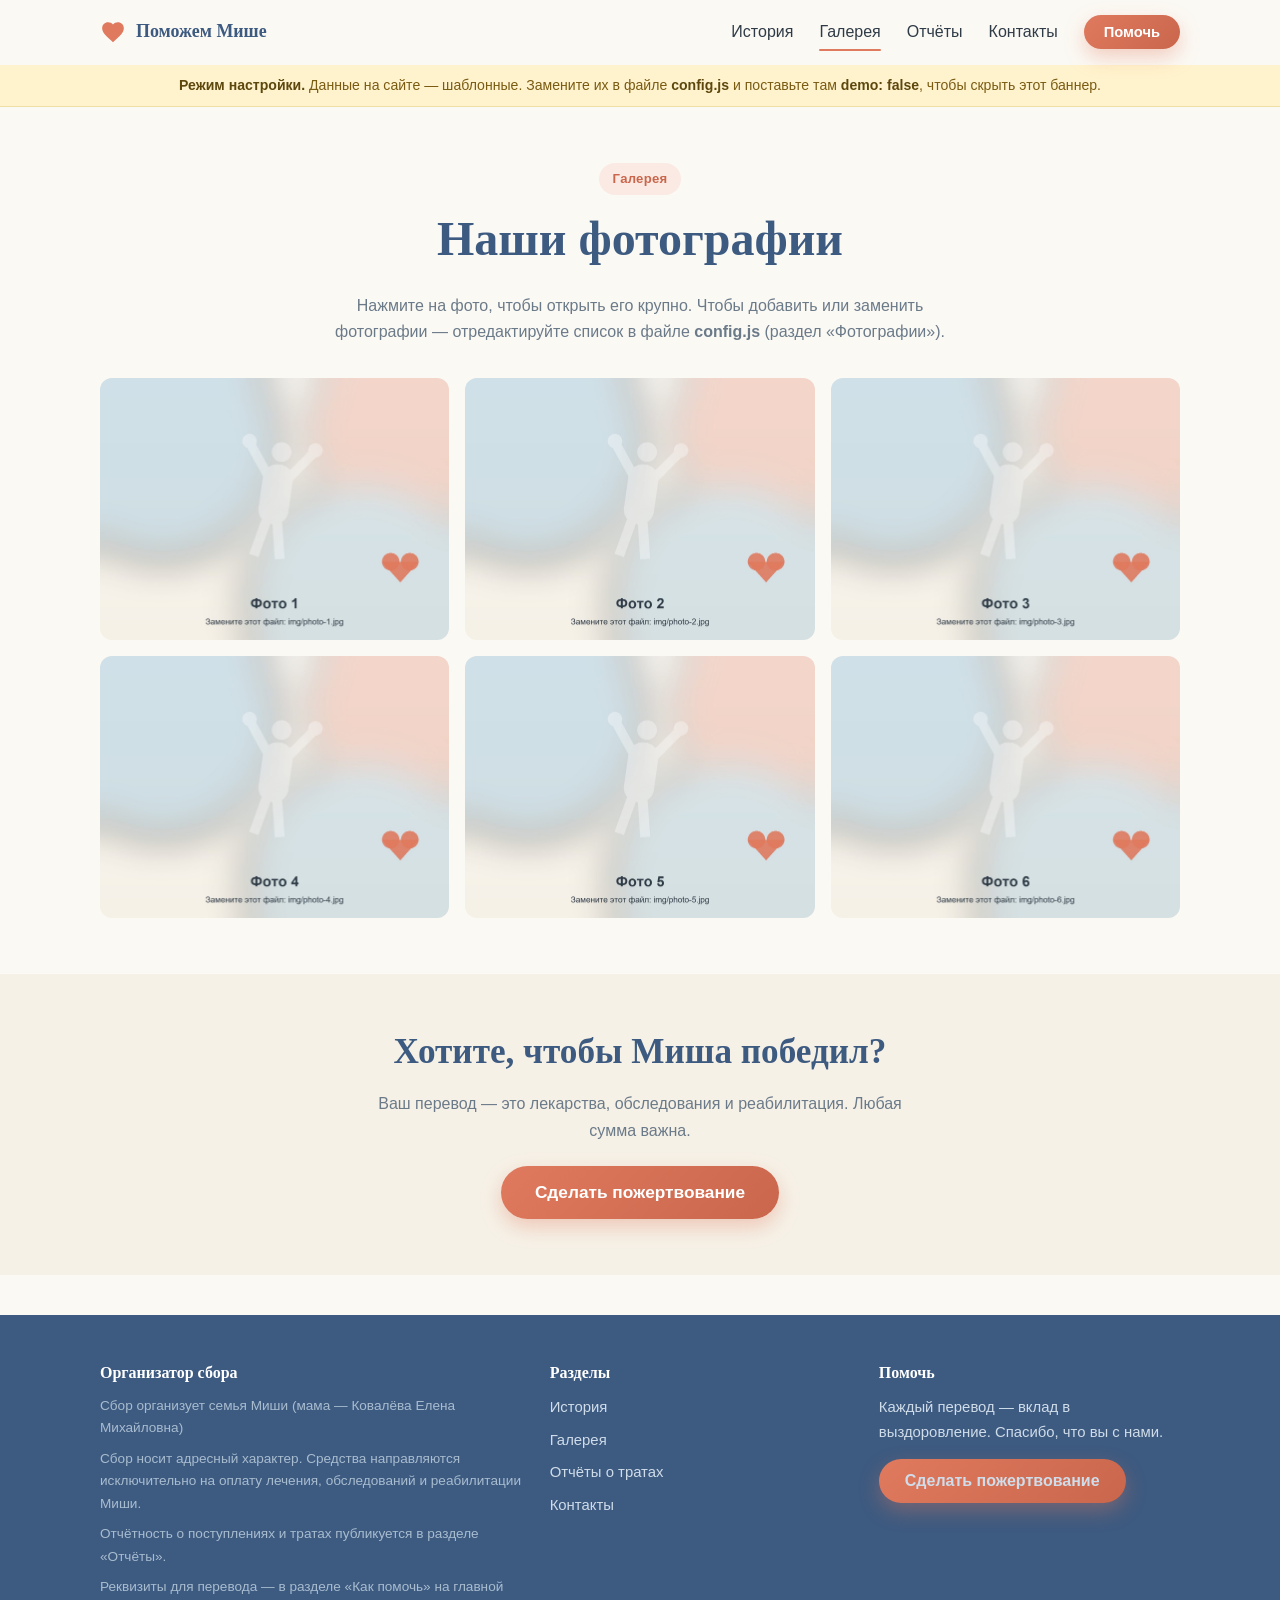
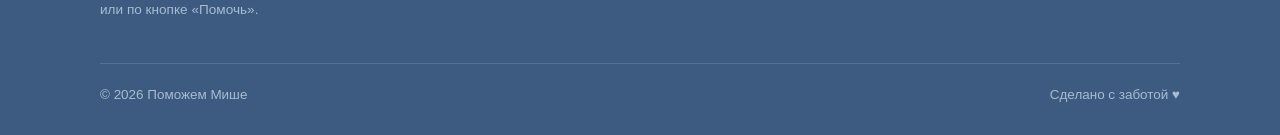
==== gallery.html @ ba57d9f9 "Обновление сайта" ====
<!DOCTYPE html>
<html lang="ru">
<head>
  <meta charset="utf-8">
  <meta name="viewport" content="width=device-width, initial-scale=1">
  <title>Фотогалерея — Поможем Мише</title>
  <meta name="description" content="Фотографии Миши: обычные тёплые моменты жизни мальчика, который борется с болезнью.">
  <link rel="canonical" href="https://rezuggiden-commits.github.io/help-misha/gallery.html">
  <meta property="og:type" content="website">
  <meta property="og:title" content="Фотогалерея — Поможем Мише">
  <meta property="og:description" content="Фотографии Миши — тёплые моменты жизни.">
  <meta property="og:url" content="https://rezuggiden-commits.github.io/help-misha/gallery.html">
  <meta property="og:image" content="https://rezuggiden-commits.github.io/help-misha/img/og-cover.jpg">
  <meta property="og:locale" content="ru_RU">
  <meta name="twitter:card" content="summary_large_image">
  <meta name="theme-color" content="#3d5a80">
  <link rel="icon" href="img/favicon.svg" type="image/svg+xml">
  <link rel="icon" href="img/favicon-192.png" type="image/png" sizes="192x192">
  <link rel="apple-touch-icon" href="img/favicon-180.png">
  <link rel="stylesheet" href="css/style.css">
</head>
<body>

<header class="site-header">
  <div class="container header-inner">
    <a class="logo" href="index.html">
      <svg class="heart-ico" viewBox="0 0 24 24" fill="currentColor" width="26" height="26" aria-hidden="true"><path d="M12 21.35l-1.45-1.32C5.4 15.36 2 12.28 2 8.5 2 5.42 4.42 3 7.5 3c1.74 0 3.41.81 4.5 2.09C13.09 3.81 14.76 3 16.5 3 19.58 3 22 5.42 22 8.5c0 3.78-3.4 6.86-8.55 11.54L12 21.35z"/></svg>
      <span data-fill="site.title">Поможем Мише</span>
    </a>
    <nav class="nav" aria-label="Основная навигация">
      <a href="story.html">История</a>
      <a class="active" href="gallery.html">Галерея</a>
      <a href="reports.html">Отчёты</a>
      <a href="contacts.html">Контакты</a>
      <a class="btn btn-primary btn-sm" href="#donate" data-donate-open>Помочь</a>
    </nav>
    <button class="burger" id="burger" aria-label="Открыть меню" aria-expanded="false"><span></span><span></span><span></span></button>
  </div>
  <nav class="mobile-nav" id="mobile-nav" hidden aria-label="Мобильное меню">
    <a href="story.html">История</a>
    <a href="gallery.html">Галерея</a>
    <a href="reports.html">Отчёты</a>
    <a href="contacts.html">Контакты</a>
    <a class="btn btn-primary" href="#donate" data-donate-open>Сделать пожертвование</a>
  </nav>
</header>

<main>
  <section class="section">
    <div class="container">
      <div class="section-head center">
        <span class="chip">Галерея</span>
        <h1>Наши фотографии</h1>
        <p>Нажмите на фото, чтобы открыть его крупно. Чтобы добавить или заменить фотографии — отредактируйте список в файле <b>config.js</b> (раздел «Фотографии»).</p>
      </div>
      <div class="gallery-grid" data-gallery></div>
    </div>
  </section>

  <section class="section section-alt text-center">
    <div class="container">
      <h2>Хотите, чтобы Миша победил?</h2>
      <p style="color:var(--muted);max-width:560px;margin:0 auto 22px;">Ваш перевод — это лекарства, обследования и реабилитация. Любая сумма важна.</p>
      <button class="btn btn-primary btn-lg" type="button" data-donate-open>Сделать пожертвование</button>
    </div>
  </section>
</main>

<footer class="site-footer">
  <div class="container">
    <div class="footer-grid">
      <div class="footer-legal">
        <h4>Организатор сбора</h4>
        <p data-legal-organizer></p>
        <p data-legal-status></p>
        <p data-legal-extra></p>
        <p>Реквизиты для перевода — в разделе «Как помочь» на главной или по кнопке «Помочь».</p>
      </div>
      <div>
        <h4>Разделы</h4>
        <ul class="footer-links">
          <li><a href="story.html">История</a></li>
          <li><a href="gallery.html">Галерея</a></li>
          <li><a href="reports.html">Отчёты о тратах</a></li>
          <li><a href="contacts.html">Контакты</a></li>
        </ul>
      </div>
      <div>
        <h4>Помочь</h4>
        <p>Каждый перевод — вклад в выздоровление. Спасибо, что вы с нами.</p>
        <a class="btn btn-primary" href="#donate" data-donate-open>Сделать пожертвование</a>
      </div>
    </div>
    <div class="footer-bottom">
      <span>© <span data-year>2026</span> <span data-fill="site.title">Поможем Мише</span></span>
      <span>Сделано с заботой ♥</span>
    </div>
  </div>
</footer>

<script src="config.js"></script>
<script src="js/main.js"></script>
</body>
</html>
---- css/style.css ----
/* ============================================================
   Поможем Мише — стили. Мобильный-first.
   Палитра: мягкий голубой + бежевый + белый, терракотовый акцент.
   ============================================================ */

:root {
  --blue-dark: #3d5a80;
  --blue: #4a7bab;
  --blue-light: #98c1d9;
  --blue-pale: #e4eef5;
  --beige: #f6f1e7;
  --bg: #fbf9f4;
  --white: #ffffff;
  --text: #2f3b47;
  --muted: #6b7a89;
  --terra: #e07a5f;
  --terra-dark: #c9664b;
  --terra-pale: #fbeae4;
  --ok: #5f9e6e;
  --line: #e8e2d6;
  --shadow: 0 10px 30px rgba(61, 90, 128, .10);
  --radius: 18px;
  --radius-sm: 12px;
  --font-head: Georgia, "Times New Roman", serif;
  --font-body: -apple-system, BlinkMacSystemFont, "Segoe UI", Roboto, "Helvetica Neue", Arial, sans-serif;
}

* { box-sizing: border-box; }

html { scroll-behavior: smooth; }

body {
  margin: 0;
  font-family: var(--font-body);
  font-size: 16px;
  line-height: 1.65;
  color: var(--text);
  background: var(--bg);
  -webkit-text-size-adjust: 100%;
}

img { max-width: 100%; display: block; }

h1, h2, h3, h4 {
  font-family: var(--font-head);
  line-height: 1.25;
  color: var(--blue-dark);
  margin: 0 0 .5em;
  font-weight: 700;
}
h1 { font-size: clamp(1.9rem, 5.5vw, 3rem); }
h2 { font-size: clamp(1.5rem, 4vw, 2.2rem); }
h3 { font-size: 1.25rem; }

p { margin: 0 0 1em; }
a { color: var(--blue); text-decoration: none; }
a:hover { color: var(--blue-dark); }

.container { width: 100%; max-width: 1120px; margin: 0 auto; padding: 0 20px; }

.section { padding: 56px 0; }
.section-alt { background: var(--beige); }
.section-head { max-width: 640px; margin-bottom: 32px; }
.section-head.center { margin-left: auto; margin-right: auto; text-align: center; }
.section-head p { color: var(--muted); margin: 0; }

.chip {
  display: inline-block;
  padding: 5px 14px;
  border-radius: 999px;
  background: var(--terra-pale);
  color: var(--terra-dark);
  font-size: .82rem;
  font-weight: 600;
  letter-spacing: .02em;
  margin-bottom: 14px;
}
.chip.blue { background: var(--blue-pale); color: var(--blue-dark); }

/* ---------- Кнопки ---------- */
.btn {
  display: inline-flex;
  align-items: center;
  justify-content: center;
  gap: 8px;
  padding: 13px 26px;
  border-radius: 999px;
  border: 0;
  font: 600 1rem var(--font-body);
  cursor: pointer;
  transition: transform .15s ease, box-shadow .15s ease, background .15s ease;
  text-align: center;
}
.btn:active { transform: scale(.98); }
.btn-primary {
  background: linear-gradient(135deg, var(--terra), var(--terra-dark));
  color: #fff;
  box-shadow: 0 8px 20px rgba(224, 122, 95, .35);
}
.btn-primary:hover { color: #fff; box-shadow: 0 10px 26px rgba(224, 122, 95, .45); }
.btn-secondary {
  background: var(--blue);
  color: #fff;
  box-shadow: 0 8px 20px rgba(74, 123, 171, .30);
}
.btn-secondary:hover { background: var(--blue-dark); color: #fff; }
.btn-ghost {
  background: transparent;
  color: var(--blue-dark);
  border: 2px solid var(--blue-light);
}
.btn-ghost:hover { background: var(--blue-pale); color: var(--blue-dark); }
.btn-lg { padding: 16px 34px; font-size: 1.08rem; }
.btn-sm { padding: 9px 20px; font-size: .92rem; }
.btn-block { width: 100%; }
.btn svg, .card-link svg { width: 20px; height: 20px; flex: none; }

/* ---------- Шапка ---------- */
.site-header {
  position: sticky;
  top: 0;
  z-index: 50;
  background: rgba(251, 249, 244, .92);
  backdrop-filter: blur(10px);
  border-bottom: 1px solid transparent;
  transition: border-color .2s, box-shadow .2s;
}
.site-header.scrolled { border-color: var(--line); box-shadow: 0 4px 18px rgba(61, 90, 128, .07); }
.header-inner {
  display: flex;
  align-items: center;
  justify-content: space-between;
  gap: 16px;
  min-height: 64px;
}
.logo {
  display: inline-flex;
  align-items: center;
  gap: 10px;
  font-family: var(--font-head);
  font-weight: 700;
  font-size: 1.12rem;
  color: var(--blue-dark);
  white-space: nowrap;
}
.logo:hover { color: var(--blue-dark); }
.logo .heart-ico { width: 26px; height: 26px; flex: none; }

.nav { display: none; align-items: center; gap: 26px; }
.nav a:not(.btn) {
  color: var(--text);
  font-weight: 500;
  position: relative;
  padding: 4px 0;
}
.nav a:not(.btn):hover { color: var(--blue-dark); }
.nav a:not(.btn).active::after {
  content: "";
  position: absolute;
  left: 0; right: 0; bottom: -2px;
  height: 2px;
  border-radius: 2px;
  background: var(--terra);
}

.burger {
  display: inline-flex;
  flex-direction: column;
  justify-content: center;
  gap: 5px;
  width: 44px;
  height: 44px;
  padding: 10px;
  background: transparent;
  border: 0;
  cursor: pointer;
  border-radius: 10px;
}
.burger span { display: block; height: 2px; background: var(--blue-dark); border-radius: 2px; transition: transform .25s, opacity .25s; }
.burger.open span:nth-child(1) { transform: translateY(7px) rotate(45deg); }
.burger.open span:nth-child(2) { opacity: 0; }
.burger.open span:nth-child(3) { transform: translateY(-7px) rotate(-45deg); }

.mobile-nav {
  display: grid;
  gap: 4px;
  padding: 8px 20px 18px;
  background: var(--bg);
  border-bottom: 1px solid var(--line);
}
.mobile-nav[hidden] { display: none; }
.mobile-nav a {
  padding: 12px 14px;
  border-radius: 10px;
  color: var(--text);
  font-weight: 500;
}
.mobile-nav a:hover { background: var(--blue-pale); color: var(--blue-dark); }
.mobile-nav a.btn { margin-top: 8px; }

@media (min-width: 860px) {
  .nav { display: inline-flex; }
  .burger, .mobile-nav { display: none !important; }
}

/* ---------- Баннер режима настройки ---------- */
.demo-banner {
  background: #fff3cd;
  color: #7a5b12;
  font-size: .88rem;
  padding: 9px 20px;
  text-align: center;
  border-bottom: 1px solid #f0dfa3;
}
.demo-banner b { color: #5d470d; }

/* ---------- Герой ---------- */
.hero { padding: 44px 0 56px; }
.hero-grid { display: grid; gap: 36px; align-items: center; }
.hero-text .lead { font-size: 1.06rem; color: var(--text); }
.hero-note { color: var(--muted); font-size: .92rem; margin-top: 12px; }
.hero-cta { display: flex; flex-wrap: wrap; gap: 12px; margin-top: 22px; }

@media (min-width: 900px) {
  .hero { padding: 64px 0 72px; }
  .hero-grid { grid-template-columns: 1.05fr 1fr; gap: 56px; }
}

/* ---------- Слайдер ---------- */
.slider {
  position: relative;
  border-radius: var(--radius);
  overflow: hidden;
  box-shadow: var(--shadow);
  aspect-ratio: 4 / 3;
  background: var(--blue-pale);
}
.slider-track { display: flex; height: 100%; transition: transform .45s ease; }
.slider-track img {
  width: 100%; height: 100%;
  object-fit: cover;
  flex: none;
  user-select: none;
}
.slider-arrow {
  position: absolute;
  top: 50%;
  transform: translateY(-50%);
  width: 40px; height: 40px;
  border-radius: 50%;
  border: 0;
  background: rgba(255,255,255,.85);
  color: var(--blue-dark);
  font-size: 1.15rem;
  cursor: pointer;
  display: grid;
  place-items: center;
  box-shadow: 0 4px 12px rgba(0,0,0,.12);
  transition: background .15s;
}
.slider-arrow:hover { background: #fff; }
.slider-arrow.prev { left: 12px; }
.slider-arrow.next { right: 12px; }
.slider-dots {
  position: absolute;
  bottom: 12px; left: 0; right: 0;
  display: flex;
  justify-content: center;
  gap: 7px;
}
.slider-dots button {
  width: 9px; height: 9px;
  border-radius: 50%;
  border: 0;
  background: rgba(255,255,255,.55);
  cursor: pointer;
  padding: 0;
  transition: transform .2s, background .2s;
}
.slider-dots button.active { background: #fff; transform: scale(1.25); }

/* ---------- Прогресс сбора ---------- */
.progress-card {
  background: var(--white);
  border-radius: var(--radius);
  padding: 20px 22px;
  box-shadow: var(--shadow);
  border: 1px solid var(--line);
  margin-top: 20px;
}
.progress-amounts {
  display: flex;
  align-items: baseline;
  justify-content: space-between;
  gap: 10px;
  margin-bottom: 10px;
  flex-wrap: wrap;
}
.progress-amounts .raised { font-size: 1.55rem; font-weight: 700; color: var(--terra-dark); }
.progress-amounts .goal { color: var(--muted); font-size: .95rem; }
.progress {
  height: 12px;
  background: var(--blue-pale);
  border-radius: 999px;
  overflow: hidden;
}
.progress-fill {
  height: 100%;
  width: 0;
  border-radius: 999px;
  background: linear-gradient(90deg, var(--blue-light), var(--terra));
  transition: width 1.1s cubic-bezier(.2,.7,.3,1);
}
.progress-meta {
  display: flex;
  justify-content: space-between;
  gap: 8px;
  margin-top: 9px;
  font-size: .88rem;
  color: var(--muted);
}
.progress-meta b { color: var(--blue-dark); }

/* ---------- Карточки ---------- */
.cards-grid { display: grid; gap: 18px; }
@media (min-width: 640px) { .cards-grid { grid-template-columns: repeat(2, 1fr); } }
@media (min-width: 980px) { .cards-grid.cols-4 { grid-template-columns: repeat(4, 1fr); } }

.card {
  background: var(--white);
  border: 1px solid var(--line);
  border-radius: var(--radius);
  padding: 26px 24px;
  box-shadow: 0 4px 14px rgba(61, 90, 128, .06);
  transition: transform .2s ease, box-shadow .2s ease;
  display: flex;
  flex-direction: column;
  gap: 8px;
}
.card:hover { transform: translateY(-3px); box-shadow: var(--shadow); }
.card .card-ico {
  width: 52px; height: 52px;
  border-radius: 14px;
  display: grid;
  place-items: center;
  background: var(--blue-pale);
  margin-bottom: 6px;
}
.card .card-ico svg { width: 26px; height: 26px; }
.card h3 { margin: 0; }
.card p { color: var(--muted); font-size: .95rem; margin: 0; flex: 1; }
.card .card-link { font-weight: 600; font-size: .95rem; }

/* ---------- Способы оплаты: копируемые поля ---------- */
.copy-field {
  display: flex;
  align-items: stretch;
  gap: 10px;
  margin-bottom: 10px;
}
.copy-field code {
  flex: 1;
  background: var(--blue-pale);
  border: 1px dashed var(--blue-light);
  padding: 11px 14px;
  border-radius: var(--radius-sm);
  font-family: ui-monospace, Consolas, monospace;
  font-size: .98rem;
  color: var(--blue-dark);
  overflow-wrap: anywhere;
  display: flex;
  align-items: center;
}
.copy-btn {
  flex: none;
  border: 0;
  background: var(--blue);
  color: #fff;
  border-radius: var(--radius-sm);
  padding: 0 18px;
  font: 600 .9rem var(--font-body);
  cursor: pointer;
  transition: background .15s;
  min-width: 120px;
}
.copy-btn:hover { background: var(--blue-dark); }
.copy-btn.copied { background: var(--ok); }

/* ---------- Модальное окно пожертвования ---------- */
.modal {
  position: fixed;
  inset: 0;
  z-index: 100;
  display: grid;
  place-items: center;
  padding: 16px;
}
.modal[hidden] { display: none; }
.modal-backdrop {
  position: absolute;
  inset: 0;
  background: rgba(47, 59, 71, .55);
  backdrop-filter: blur(3px);
}
.modal-card {
  position: relative;
  background: var(--white);
  border-radius: var(--radius);
  width: 100%;
  max-width: 560px;
  max-height: calc(100vh - 32px);
  overflow-y: auto;
  padding: 28px 24px;
  box-shadow: 0 24px 60px rgba(0,0,0,.25);
  animation: modalIn .25s ease;
}
@keyframes modalIn { from { opacity: 0; transform: translateY(14px) scale(.98); } to { opacity: 1; } }
.modal-close {
  position: absolute;
  top: 14px; right: 14px;
  width: 38px; height: 38px;
  border-radius: 50%;
  border: 0;
  background: var(--beige);
  color: var(--muted);
  font-size: 1.25rem;
  cursor: pointer;
  line-height: 1;
}
.modal-close:hover { background: var(--blue-pale); color: var(--blue-dark); }
.modal-sub { color: var(--muted); font-size: .95rem; }

.tabs {
  display: flex;
  gap: 6px;
  background: var(--beige);
  border-radius: 999px;
  padding: 5px;
  margin: 18px 0;
}
.tab {
  flex: 1;
  border: 0;
  background: transparent;
  padding: 9px 6px;
  border-radius: 999px;
  font: 600 .88rem var(--font-body);
  color: var(--muted);
  cursor: pointer;
  white-space: nowrap;
  transition: background .15s, color .15s;
}
.tab.active { background: var(--white); color: var(--blue-dark); box-shadow: 0 2px 8px rgba(61,90,128,.10); }

.tab-panel { display: none; }
.tab-panel.active { display: block; animation: fadeIn .25s ease; }
@keyframes fadeIn { from { opacity: 0; } to { opacity: 1; } }

.qr-wrap { text-align: center; padding: 6px 0 2px; }
.qr-wrap img {
  width: min(250px, 70%);
  margin: 0 auto 14px;
  border: 1px solid var(--line);
  border-radius: var(--radius-sm);
  padding: 10px;
  background: #fff;
}
.qr-hint { color: var(--muted); font-size: .9rem; }
.pay-note {
  margin-top: 18px;
  padding: 12px 16px;
  background: var(--beige);
  border-radius: var(--radius-sm);
  font-size: .88rem;
  color: var(--muted);
}
.req-rows { display: grid; gap: 10px; }

/* ---------- Список «на что идут деньги» ---------- */
.check-list { list-style: none; padding: 0; margin: 0; display: grid; gap: 12px; }
.check-list li {
  display: flex;
  gap: 12px;
  align-items: flex-start;
  background: var(--white);
  border: 1px solid var(--line);
  border-radius: var(--radius-sm);
  padding: 14px 16px;
}
.check-list li svg.ok-ico { flex: none; width: 20px; height: 20px; margin-top: 2px; }

/* ---------- Галерея ---------- */
.gallery-grid {
  display: grid;
  grid-template-columns: repeat(2, 1fr);
  gap: 12px;
}
@media (min-width: 760px) { .gallery-grid { grid-template-columns: repeat(3, 1fr); gap: 16px; } }
.gallery-item {
  border: 0;
  padding: 0;
  background: none;
  border-radius: var(--radius-sm);
  overflow: hidden;
  cursor: zoom-in;
  aspect-ratio: 4 / 3;
}
.gallery-item img {
  width: 100%; height: 100%;
  object-fit: cover;
  transition: transform .3s ease;
}
.gallery-item:hover img { transform: scale(1.04); }

.lightbox {
  position: fixed;
  inset: 0;
  z-index: 110;
  background: rgba(20, 28, 36, .88);
  display: grid;
  place-items: center;
  padding: 20px;
  cursor: zoom-out;
}
.lightbox[hidden] { display: none; }
.lightbox img {
  max-width: 100%;
  max-height: 88vh;
  border-radius: 10px;
  box-shadow: 0 20px 60px rgba(0,0,0,.5);
}

/* ---------- История ---------- */
.story-body p { font-size: 1.05rem; max-width: 720px; }
.story-body .em { color: var(--terra-dark); font-weight: 600; font-style: normal; }
.story-photo {
  border-radius: var(--radius);
  box-shadow: var(--shadow);
  margin: 10px 0 26px;
  aspect-ratio: 4/3;
  object-fit: cover;
  width: 100%;
}
@media (min-width: 760px) {
  .story-layout { display: grid; grid-template-columns: 1.2fr .8fr; gap: 36px; align-items: start; }
  .story-layout .story-side { position: sticky; top: 96px; }
}

/* ---------- Отчёты (таймлайн) ---------- */
.timeline { position: relative; display: grid; gap: 20px; max-width: 760px; }
.timeline::before {
  content: "";
  position: absolute;
  left: 11px; top: 8px; bottom: 8px;
  width: 2px;
  background: var(--blue-light);
}
.report {
  position: relative;
  background: var(--white);
  border: 1px solid var(--line);
  border-radius: var(--radius);
  padding: 20px 22px 20px 26px;
  margin-left: 28px;
  box-shadow: 0 4px 14px rgba(61, 90, 128, .06);
}
.report::before {
  content: "";
  position: absolute;
  left: -23px; top: 26px;
  width: 12px; height: 12px;
  border-radius: 50%;
  background: var(--terra);
  box-shadow: 0 0 0 4px var(--terra-pale);
}
.report-date {
  font-size: .82rem;
  font-weight: 700;
  letter-spacing: .04em;
  text-transform: uppercase;
  color: var(--terra-dark);
  margin-bottom: 4px;
}
.report h3 { margin-bottom: 6px; }
.report p { color: var(--muted); margin-bottom: 10px; font-size: .97rem; }
.report img { border-radius: var(--radius-sm); max-height: 340px; width: auto; }

/* ---------- Контакты ---------- */
.contact-grid { display: grid; gap: 14px; }
@media (min-width: 640px) { .contact-grid { grid-template-columns: repeat(2, 1fr); } }
.contact-card {
  display: flex;
  align-items: center;
  gap: 16px;
  background: var(--white);
  border: 1px solid var(--line);
  border-radius: var(--radius);
  padding: 18px 20px;
  color: var(--text);
  transition: transform .2s, box-shadow .2s;
}
.contact-card:hover { transform: translateY(-2px); box-shadow: var(--shadow); color: var(--text); }
.contact-card .card-ico {
  width: 46px; height: 46px;
  border-radius: 12px;
  display: grid;
  place-items: center;
  background: var(--blue-pale);
  flex: none;
}
.contact-card .card-ico svg { width: 22px; height: 22px; }
.contact-card b { display: block; font-size: .95rem; }
.contact-card span { color: var(--muted); font-size: .9rem; overflow-wrap: anywhere; }

/* ---------- Поделиться ---------- */
.share-row { display: flex; flex-wrap: wrap; gap: 10px; justify-content: center; }
.share-btn {
  display: inline-flex;
  align-items: center;
  gap: 8px;
  padding: 11px 20px;
  border-radius: 999px;
  border: 1.5px solid var(--blue-light);
  background: var(--white);
  color: var(--blue-dark);
  font: 600 .92rem var(--font-body);
  cursor: pointer;
  transition: background .15s, transform .15s;
}
.share-btn:hover { background: var(--blue-pale); transform: translateY(-1px); }
.share-btn svg { width: 18px; height: 18px; }

/* ---------- Страница «Спасибо» ---------- */
.thanks-hero { text-align: center; padding: 72px 0 64px; }
.thanks-ico {
  width: 92px; height: 92px;
  margin: 0 auto 22px;
  border-radius: 50%;
  background: var(--terra-pale);
  display: grid;
  place-items: center;
  animation: pulse 2.2s ease infinite;
}
.thanks-ico svg { width: 46px; height: 46px; }
@keyframes pulse {
  0%, 100% { box-shadow: 0 0 0 0 rgba(224,122,95,.35); }
  50% { box-shadow: 0 0 0 18px rgba(224,122,95,0); }
}
.thanks-hero p.lead { font-size: 1.08rem; max-width: 560px; margin: 0 auto 26px; }

/* ---------- 404 ---------- */
.nf-hero { text-align: center; padding: 84px 0; }
.nf-hero .code { font-family: var(--font-head); font-size: clamp(4rem, 16vw, 7rem); color: var(--blue-light); font-weight: 700; line-height: 1; }

/* ---------- Подвал ---------- */
.site-footer {
  background: var(--blue-dark);
  color: #cfdce9;
  margin-top: 40px;
  padding: 48px 0 28px;
  font-size: .93rem;
}
.footer-grid { display: grid; gap: 28px; }
@media (min-width: 860px) { .footer-grid { grid-template-columns: 1.4fr 1fr 1fr; } }
.site-footer h4 { color: #fff; font-size: 1rem; margin-bottom: 12px; }
.site-footer a { color: #cfdce9; }
.site-footer a:hover { color: #fff; }
.footer-links { list-style: none; margin: 0; padding: 0; display: grid; gap: 8px; }
.footer-legal p { color: #a8bccf; font-size: .85rem; margin-bottom: .6em; }
.footer-bottom {
  border-top: 1px solid rgba(255,255,255,.14);
  margin-top: 34px;
  padding-top: 20px;
  display: flex;
  flex-wrap: wrap;
  gap: 10px;
  justify-content: space-between;
  color: #a8bccf;
  font-size: .84rem;
}

/* ---------- Тост ---------- */
.toast {
  position: fixed;
  bottom: 26px;
  left: 50%;
  transform: translateX(-50%) translateY(20px);
  background: var(--text);
  color: #fff;
  padding: 11px 22px;
  border-radius: 999px;
  font-size: .92rem;
  box-shadow: 0 10px 30px rgba(0,0,0,.25);
  opacity: 0;
  pointer-events: none;
  transition: opacity .25s, transform .25s;
  z-index: 120;
}
.toast.show { opacity: 1; transform: translateX(-50%) translateY(0); }

/* ---------- Анимация появления ---------- */
.reveal { opacity: 0; transform: translateY(18px); transition: opacity .6s ease, transform .6s ease; }
.reveal.in { opacity: 1; transform: none; }
@media (prefers-reduced-motion: reduce) {
  .reveal { opacity: 1; transform: none; transition: none; }
  html { scroll-behavior: auto; }
}

/* ---------- Утилиты ---------- */
.mt-1 { margin-top: 8px; } .mt-2 { margin-top: 16px; } .mt-3 { margin-top: 26px; } .mt-4 { margin-top: 40px; }
.mb-0 { margin-bottom: 0; }
.text-center { text-align: center; }
.hidden { display: none !important; }
.heart-ico { color: var(--terra); }
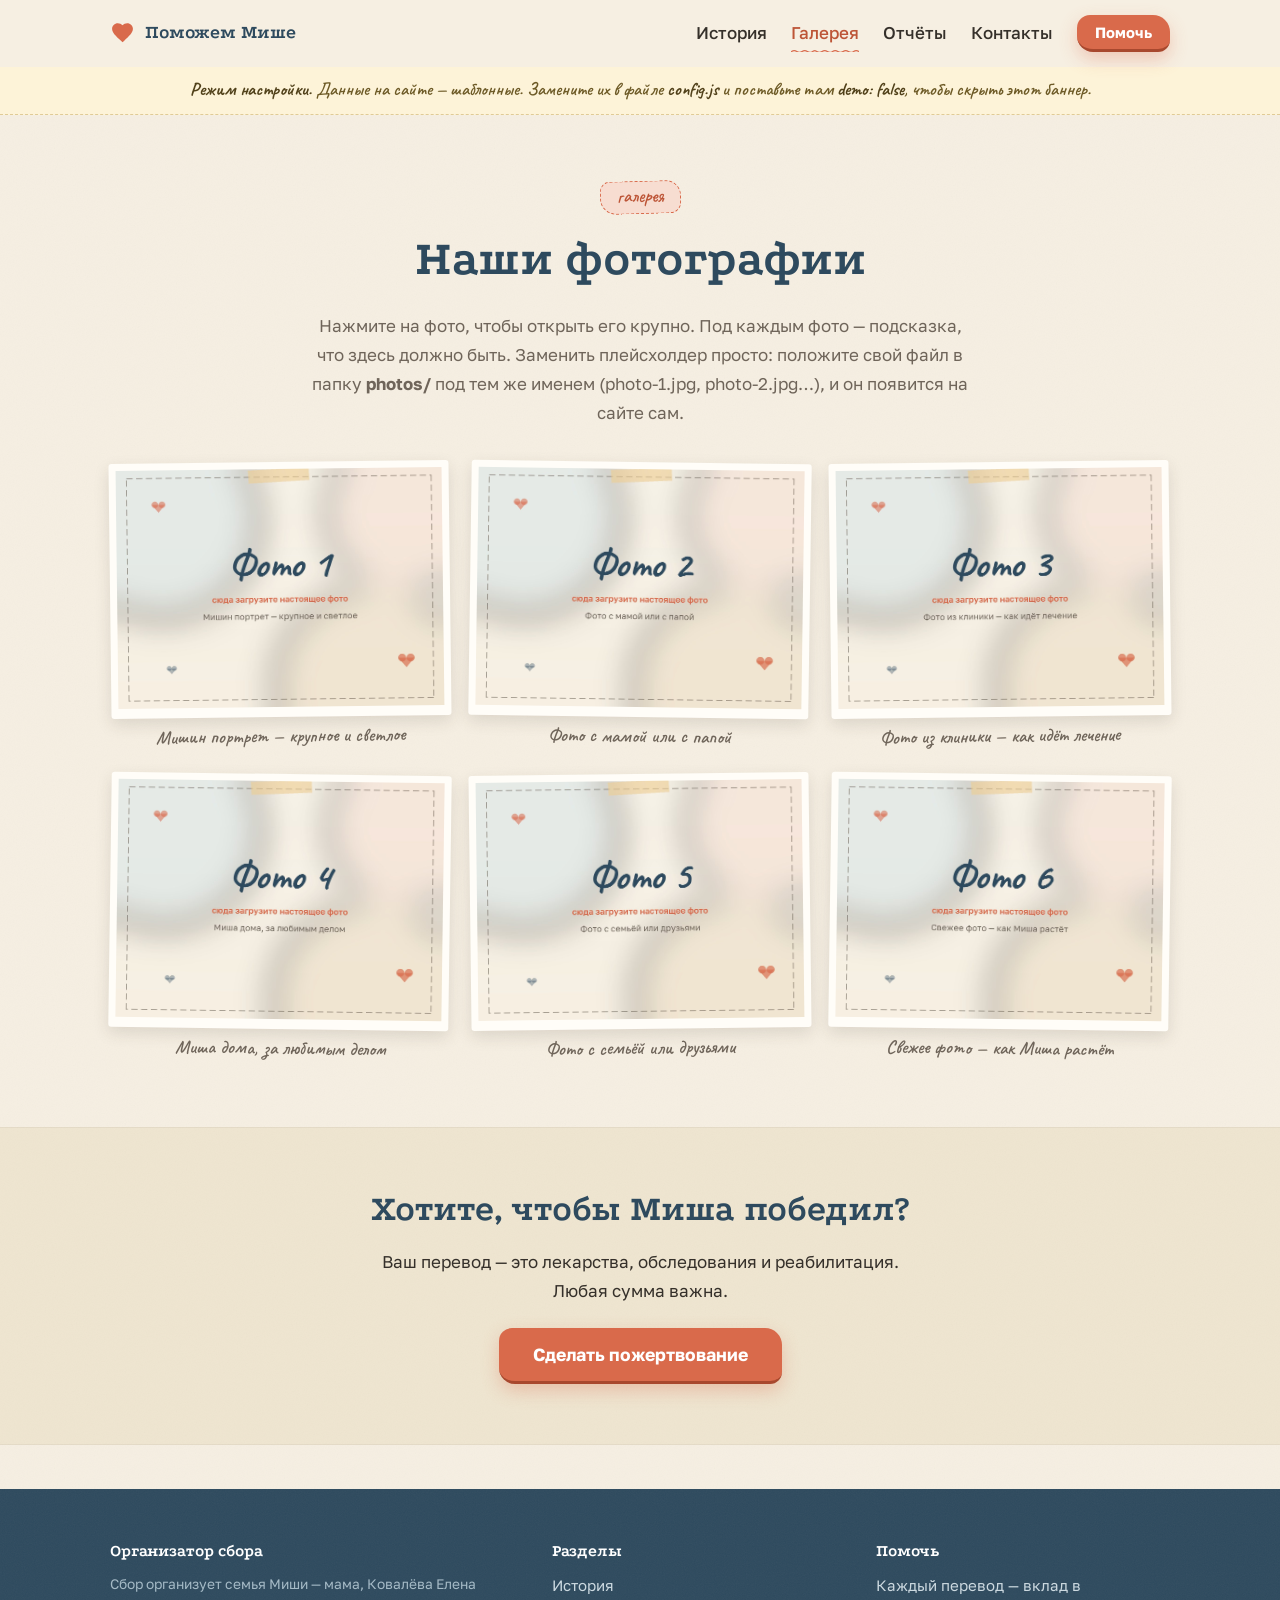
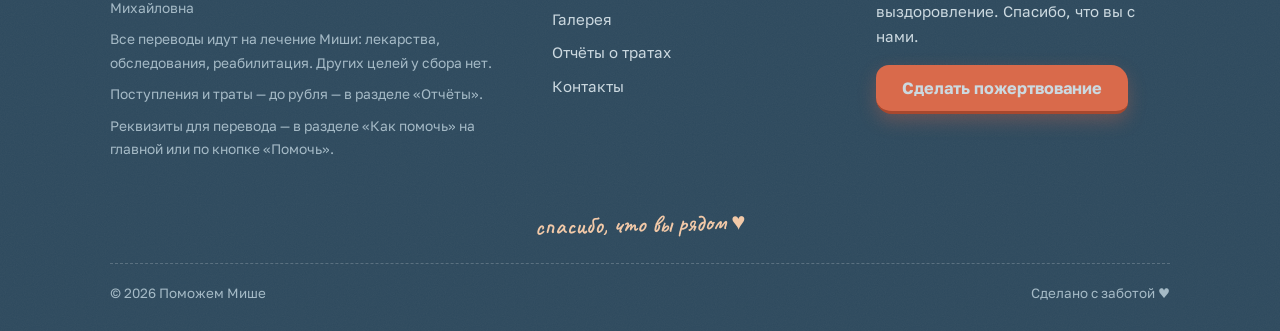
==== commit 2c8f237b: "Обновление сайта" ====
--- a/gallery.html
+++ b/gallery.html
@@ -49,9 +49,9 @@
   <section class="section">
     <div class="container">
       <div class="section-head center">
-        <span class="chip">Галерея</span>
+        <span class="chip">галерея</span>
         <h1>Наши фотографии</h1>
-        <p>Нажмите на фото, чтобы открыть его крупно. Чтобы добавить или заменить фотографии — отредактируйте список в файле <b>config.js</b> (раздел «Фотографии»).</p>
+        <p>Нажмите на фото, чтобы открыть его крупно. Под каждым фото — подсказка, что здесь должно быть. Заменить плейсхолдер просто: положите свой файл в папку <b>photos/</b> под тем же именем (photo-1.jpg, photo-2.jpg…), и он появится на сайте сам.</p>
       </div>
       <div class="gallery-grid" data-gallery></div>
     </div>
--- a/css/style.css
+++ b/css/style.css
@@ -1,41 +1,43 @@
 /* ============================================================
-   Поможем Мише — стили. Мобильный-first.
-   Палитра: мягкий голубой + бежевый + белый, терракотовый акцент.
+   Поможем Мише — стили.
+   Тёплая «бумажная» тема: мягкий бежевый фон с лёгким зерном,
+   рукописные пометки, фото в рамках со скотчем, неровные края.
    ============================================================ */
+@import url("fonts.css");
 
 :root {
-  --blue-dark: #3d5a80;
-  --blue: #4a7bab;
-  --blue-light: #98c1d9;
-  --blue-pale: #e4eef5;
-  --beige: #f6f1e7;
-  --bg: #fbf9f4;
-  --white: #ffffff;
-  --text: #2f3b47;
-  --muted: #6b7a89;
-  --terra: #e07a5f;
-  --terra-dark: #c9664b;
-  --terra-pale: #fbeae4;
-  --ok: #5f9e6e;
-  --line: #e8e2d6;
-  --shadow: 0 10px 30px rgba(61, 90, 128, .10);
-  --radius: 18px;
-  --radius-sm: 12px;
-  --font-head: Georgia, "Times New Roman", serif;
-  --font-body: -apple-system, BlinkMacSystemFont, "Segoe UI", Roboto, "Helvetica Neue", Arial, sans-serif;
+  --paper: #f6efe2;        /* тёплый фон страницы */
+  --paper-2: #efe5d0;      /* чередующиеся секции */
+  --card: #fffdf8;
+  --ink: #35302a;          /* основной текст — тёплый тёмный */
+  --ink-soft: #6f655a;
+  --blue-ink: #2e4a5e;     /* заголовки */
+  --blue: #6d99ab;
+  --blue-soft: #d7e5e9;
+  --coral: #d96a4b;        /* терракотовый акцент */
+  --coral-dark: #bd5537;
+  --coral-soft: #f7ddd1;
+  --sand: #ead9ba;
+  --ok: #6d8f60;
+  --line: #ded1b9;
+  --line-strong: #c9b992;
+  --noise: url("data:image/svg+xml,%3Csvg xmlns='http://www.w3.org/2000/svg' width='220' height='220'%3E%3Cfilter id='n'%3E%3CfeTurbulence type='fractalNoise' baseFrequency='0.9' numOctaves='2' stitchTiles='stitch'/%3E%3CfeColorMatrix type='saturate' values='0'/%3E%3CfeComponentTransfer%3E%3CfeFuncA type='linear' slope='0.05'/%3E%3C/feComponentTransfer%3E%3C/filter%3E%3Crect width='220' height='220' filter='url(%23n)'/%3E%3C/svg%3E");
+  --font-head: "Podkova", Georgia, "Times New Roman", serif;
+  --font-body: "Golos Text", "Segoe UI", system-ui, -apple-system, sans-serif;
+  --font-hand: "Caveat", "Segoe Script", "Comic Sans MS", cursive;
 }
 
 * { box-sizing: border-box; }
-
 html { scroll-behavior: smooth; }
 
 body {
   margin: 0;
   font-family: var(--font-body);
-  font-size: 16px;
-  line-height: 1.65;
-  color: var(--text);
-  background: var(--bg);
+  font-size: 17px;
+  line-height: 1.7;
+  color: var(--ink);
+  background-color: var(--paper);
+  background-image: var(--noise);
   -webkit-text-size-adjust: 100%;
 }
 
@@ -43,75 +45,128 @@
 
 h1, h2, h3, h4 {
   font-family: var(--font-head);
-  line-height: 1.25;
-  color: var(--blue-dark);
-  margin: 0 0 .5em;
   font-weight: 700;
-}
-h1 { font-size: clamp(1.9rem, 5.5vw, 3rem); }
-h2 { font-size: clamp(1.5rem, 4vw, 2.2rem); }
-h3 { font-size: 1.25rem; }
+  line-height: 1.22;
+  color: var(--blue-ink);
+  margin: 0 0 .45em;
+}
+h1 { font-size: clamp(2rem, 5.6vw, 3.1rem); }
+h2 { font-size: clamp(1.55rem, 4vw, 2.25rem); }
+h3 { font-size: 1.3rem; }
 
 p { margin: 0 0 1em; }
-a { color: var(--blue); text-decoration: none; }
-a:hover { color: var(--blue-dark); }
-
-.container { width: 100%; max-width: 1120px; margin: 0 auto; padding: 0 20px; }
-
-.section { padding: 56px 0; }
-.section-alt { background: var(--beige); }
-.section-head { max-width: 640px; margin-bottom: 32px; }
+a { color: var(--coral-dark); text-decoration: none; }
+a:hover { color: var(--coral); }
+
+/* Волнистое «нарисованное» подчёркивание */
+.marker {
+  font-style: normal;
+  background-image: url("data:image/svg+xml,%3Csvg xmlns='http://www.w3.org/2000/svg' width='36' height='7' viewBox='0 0 36 7'%3E%3Cpath d='M1 4.5 Q 5.5 1.5 10 4.5 T 19 4.5 T 28 4.5 T 37 4.5' fill='none' stroke='%23d96a4b' stroke-width='2.2' stroke-linecap='round'/%3E%3C/svg%3E");
+  background-repeat: repeat-x;
+  background-position: 0 100%;
+  background-size: auto 6px;
+  padding-bottom: 7px;
+}
+
+/* Рукописные пометки на полях */
+.hand {
+  font-family: var(--font-hand);
+  font-size: 1.32rem;
+  line-height: 1.3;
+  color: var(--coral-dark);
+  display: inline-block;
+  transform: rotate(-1.3deg);
+  margin: 8px 0 0;
+}
+.quote-hand {
+  font-family: var(--font-hand);
+  font-size: 1.5rem;
+  line-height: 1.3;
+  color: var(--blue-ink);
+  border-left: 3px solid var(--coral);
+  padding: 2px 0 2px 16px;
+  margin: 0 0 20px;
+  transform: rotate(-.7deg);
+}
+
+.sticker {
+  display: inline-block;
+  font-family: var(--font-hand);
+  font-size: 1.22rem;
+  line-height: 1.2;
+  color: var(--coral-dark);
+  background: #fdf3d8;
+  padding: 3px 15px 5px;
+  border-radius: 4px 13px 7px 14px;
+  box-shadow: 0 2px 0 rgba(53, 48, 42, .08);
+  transform: rotate(-2deg);
+}
+
+.container { width: 100%; max-width: 1100px; margin: 0 auto; padding: 0 20px; }
+
+.section { padding: 66px 0; }
+.section-alt { padding: 60px 0; background-color: var(--paper-2); background-image: var(--noise); border-top: 1px solid rgba(53,48,42,.05); border-bottom: 1px solid rgba(53,48,42,.05); }
+.section-head { max-width: 660px; margin-bottom: 34px; }
 .section-head.center { margin-left: auto; margin-right: auto; text-align: center; }
-.section-head p { color: var(--muted); margin: 0; }
+.section-head p { color: var(--ink-soft); margin: 0; }
+
+/* Волнистый разделитель между секциями */
+.wave { display: block; width: 100%; height: 34px; color: var(--paper); margin-bottom: -1px; }
+.wave svg { display: block; width: 100%; height: 100%; }
 
 .chip {
   display: inline-block;
-  padding: 5px 14px;
-  border-radius: 999px;
-  background: var(--terra-pale);
-  color: var(--terra-dark);
-  font-size: .82rem;
-  font-weight: 600;
-  letter-spacing: .02em;
-  margin-bottom: 14px;
-}
-.chip.blue { background: var(--blue-pale); color: var(--blue-dark); }
-
-/* ---------- Кнопки ---------- */
+  font-family: var(--font-hand);
+  font-size: 1.18rem;
+  line-height: 1.1;
+  padding: 4px 16px 6px;
+  color: var(--coral-dark);
+  background: var(--coral-soft);
+  border: 1.5px dashed var(--coral);
+  border-radius: 10px 15px 11px 16px;
+  transform: rotate(-1.6deg);
+  margin-bottom: 16px;
+}
+.chip.blue { color: var(--blue-ink); background: var(--blue-soft); border-color: var(--blue); transform: rotate(1.2deg); }
+
+/* ---------- Кнопки: «наклейки» с неровными краями ---------- */
 .btn {
   display: inline-flex;
   align-items: center;
   justify-content: center;
-  gap: 8px;
+  gap: 9px;
   padding: 13px 26px;
-  border-radius: 999px;
+  border-radius: 13px 17px 12px 16px;
   border: 0;
-  font: 600 1rem var(--font-body);
+  font: 700 1.02rem var(--font-body);
   cursor: pointer;
   transition: transform .15s ease, box-shadow .15s ease, background .15s ease;
   text-align: center;
 }
-.btn:active { transform: scale(.98); }
+.btn:active { transform: translateY(1px); }
 .btn-primary {
-  background: linear-gradient(135deg, var(--terra), var(--terra-dark));
+  background: var(--coral);
   color: #fff;
-  box-shadow: 0 8px 20px rgba(224, 122, 95, .35);
-}
-.btn-primary:hover { color: #fff; box-shadow: 0 10px 26px rgba(224, 122, 95, .45); }
+  border-bottom: 3px solid #a8482e;
+  box-shadow: 0 7px 18px rgba(217, 106, 75, .3);
+}
+.btn-primary:hover { color: #fff; transform: translateY(-1px); box-shadow: 0 10px 22px rgba(217, 106, 75, .38); }
 .btn-secondary {
-  background: var(--blue);
+  background: #5b8798;
   color: #fff;
-  box-shadow: 0 8px 20px rgba(74, 123, 171, .30);
-}
-.btn-secondary:hover { background: var(--blue-dark); color: #fff; }
+  border-bottom: 3px solid #486e7c;
+  box-shadow: 0 7px 18px rgba(91, 135, 152, .3);
+}
+.btn-secondary:hover { background: #517a8a; color: #fff; transform: translateY(-1px); }
 .btn-ghost {
   background: transparent;
-  color: var(--blue-dark);
-  border: 2px solid var(--blue-light);
-}
-.btn-ghost:hover { background: var(--blue-pale); color: var(--blue-dark); }
-.btn-lg { padding: 16px 34px; font-size: 1.08rem; }
-.btn-sm { padding: 9px 20px; font-size: .92rem; }
+  color: var(--blue-ink);
+  border: 2px solid var(--blue);
+  border-radius: 15px 12px 16px 13px;
+}
+.btn-ghost:hover { background: var(--blue-soft); color: var(--blue-ink); }
+.btn-lg { padding: 16px 34px; font-size: 1.1rem; }
+.btn-sm { padding: 8px 18px; font-size: .93rem; }
 .btn-block { width: 100%; }
 .btn svg, .card-link svg { width: 20px; height: 20px; flex: none; }
 
@@ -120,18 +175,18 @@
   position: sticky;
   top: 0;
   z-index: 50;
-  background: rgba(251, 249, 244, .92);
+  background: rgba(246, 239, 226, .93);
   backdrop-filter: blur(10px);
   border-bottom: 1px solid transparent;
   transition: border-color .2s, box-shadow .2s;
 }
-.site-header.scrolled { border-color: var(--line); box-shadow: 0 4px 18px rgba(61, 90, 128, .07); }
+.site-header.scrolled { border-color: var(--line); box-shadow: 0 4px 18px rgba(53, 48, 42, .08); }
 .header-inner {
   display: flex;
   align-items: center;
   justify-content: space-between;
   gap: 16px;
-  min-height: 64px;
+  min-height: 66px;
 }
 .logo {
   display: inline-flex;
@@ -139,28 +194,25 @@
   gap: 10px;
   font-family: var(--font-head);
   font-weight: 700;
-  font-size: 1.12rem;
-  color: var(--blue-dark);
+  font-size: 1.18rem;
+  color: var(--blue-ink);
   white-space: nowrap;
 }
-.logo:hover { color: var(--blue-dark); }
-.logo .heart-ico { width: 26px; height: 26px; flex: none; }
-
-.nav { display: none; align-items: center; gap: 26px; }
-.nav a:not(.btn) {
-  color: var(--text);
-  font-weight: 500;
-  position: relative;
-  padding: 4px 0;
-}
-.nav a:not(.btn):hover { color: var(--blue-dark); }
+.logo:hover { color: var(--blue-ink); }
+.logo .heart-ico { width: 25px; height: 25px; flex: none; color: var(--coral); }
+
+.nav { display: none; align-items: center; gap: 24px; }
+.nav a:not(.btn) { color: var(--ink); font-weight: 500; position: relative; padding: 4px 0; }
+.nav a:not(.btn):hover { color: var(--coral-dark); }
+.nav a:not(.btn).active { color: var(--coral-dark); }
 .nav a:not(.btn).active::after {
   content: "";
   position: absolute;
-  left: 0; right: 0; bottom: -2px;
-  height: 2px;
-  border-radius: 2px;
-  background: var(--terra);
+  left: 0; right: 0; bottom: -1px;
+  height: 3px;
+  background-image: url("data:image/svg+xml,%3Csvg xmlns='http://www.w3.org/2000/svg' width='36' height='7' viewBox='0 0 36 7'%3E%3Cpath d='M1 4.5 Q 5.5 1.5 10 4.5 T 19 4.5 T 28 4.5 T 37 4.5' fill='none' stroke='%23d96a4b' stroke-width='2.2' stroke-linecap='round'/%3E%3C/svg%3E");
+  background-size: auto 4px;
+  background-repeat: repeat-x;
 }
 
 .burger {
@@ -176,26 +228,21 @@
   cursor: pointer;
   border-radius: 10px;
 }
-.burger span { display: block; height: 2px; background: var(--blue-dark); border-radius: 2px; transition: transform .25s, opacity .25s; }
-.burger.open span:nth-child(1) { transform: translateY(7px) rotate(45deg); }
+.burger span { display: block; height: 2.5px; background: var(--blue-ink); border-radius: 2px; transition: transform .25s, opacity .25s; }
+.burger.open span:nth-child(1) { transform: translateY(7.5px) rotate(45deg); }
 .burger.open span:nth-child(2) { opacity: 0; }
-.burger.open span:nth-child(3) { transform: translateY(-7px) rotate(-45deg); }
+.burger.open span:nth-child(3) { transform: translateY(-7.5px) rotate(-45deg); }
 
 .mobile-nav {
   display: grid;
-  gap: 4px;
-  padding: 8px 20px 18px;
-  background: var(--bg);
-  border-bottom: 1px solid var(--line);
+  gap: 2px;
+  padding: 6px 20px 18px;
+  background: var(--paper);
+  border-bottom: 1px dashed var(--line-strong);
 }
 .mobile-nav[hidden] { display: none; }
-.mobile-nav a {
-  padding: 12px 14px;
-  border-radius: 10px;
-  color: var(--text);
-  font-weight: 500;
-}
-.mobile-nav a:hover { background: var(--blue-pale); color: var(--blue-dark); }
+.mobile-nav a { padding: 12px 14px; border-radius: 10px; color: var(--ink); font-weight: 500; }
+.mobile-nav a:hover { background: var(--coral-soft); color: var(--coral-dark); }
 .mobile-nav a.btn { margin-top: 8px; }
 
 @media (min-width: 860px) {
@@ -203,37 +250,61 @@
   .burger, .mobile-nav { display: none !important; }
 }
 
-/* ---------- Баннер режима настройки ---------- */
+/* ---------- Баннер режима настройки — «приклеенная записка» ---------- */
 .demo-banner {
-  background: #fff3cd;
-  color: #7a5b12;
-  font-size: .88rem;
-  padding: 9px 20px;
+  background: #fdf3d8;
+  color: #6d5a26;
+  font-family: var(--font-hand);
+  font-size: 1.14rem;
+  line-height: 1.35;
+  padding: 10px 20px 12px;
   text-align: center;
-  border-bottom: 1px solid #f0dfa3;
-}
-.demo-banner b { color: #5d470d; }
+  border-bottom: 1px dashed #e0cb96;
+}
+.demo-banner b { color: #51411a; }
 
 /* ---------- Герой ---------- */
-.hero { padding: 44px 0 56px; }
-.hero-grid { display: grid; gap: 36px; align-items: center; }
-.hero-text .lead { font-size: 1.06rem; color: var(--text); }
-.hero-note { color: var(--muted); font-size: .92rem; margin-top: 12px; }
-.hero-cta { display: flex; flex-wrap: wrap; gap: 12px; margin-top: 22px; }
+.hero { padding: 46px 0 58px; }
+.hero-grid { display: grid; gap: 40px; align-items: center; }
+.hero-text .lead { font-size: 1.08rem; color: var(--ink); }
+.hero-cta { display: flex; flex-wrap: wrap; gap: 12px; margin-top: 22px; align-items: center; }
 
 @media (min-width: 900px) {
   .hero { padding: 64px 0 72px; }
-  .hero-grid { grid-template-columns: 1.05fr 1fr; gap: 56px; }
-}
+  .hero-grid { grid-template-columns: 1.02fr 1fr; gap: 54px; }
+}
+
+/* ---------- Фото в рамках со скотчем ---------- */
+.photo-frame {
+  position: relative;
+  background: #fffdf8;
+  padding: 12px 12px 16px;
+  border-radius: 3px;
+  box-shadow: 0 12px 28px rgba(53, 48, 42, .17);
+  transform: rotate(-1.7deg);
+  margin: 10px 6px 14px;
+}
+.photo-frame--r { transform: rotate(1.9deg); }
+.photo-frame::before {
+  content: "";
+  position: absolute;
+  top: -13px;
+  left: 50%;
+  transform: translateX(-50%) rotate(-3deg);
+  width: 118px;
+  height: 27px;
+  background: rgba(233, 205, 152, .82);
+  box-shadow: 0 1px 2px rgba(53, 48, 42, .12);
+  z-index: 2;
+}
+.photo-frame > img, .photo-frame > .slider { border-radius: 2px; }
 
 /* ---------- Слайдер ---------- */
 .slider {
   position: relative;
-  border-radius: var(--radius);
   overflow: hidden;
-  box-shadow: var(--shadow);
   aspect-ratio: 4 / 3;
-  background: var(--blue-pale);
+  background: var(--blue-soft);
 }
 .slider-track { display: flex; height: 100%; transition: transform .45s ease; }
 .slider-track img {
@@ -247,18 +318,18 @@
   top: 50%;
   transform: translateY(-50%);
   width: 40px; height: 40px;
-  border-radius: 50%;
+  border-radius: 50% 46% 52% 48%;
   border: 0;
-  background: rgba(255,255,255,.85);
-  color: var(--blue-dark);
-  font-size: 1.15rem;
+  background: rgba(255, 253, 248, .9);
+  color: var(--blue-ink);
+  font-size: 1.2rem;
   cursor: pointer;
   display: grid;
   place-items: center;
-  box-shadow: 0 4px 12px rgba(0,0,0,.12);
+  box-shadow: 0 3px 10px rgba(53, 48, 42, .18);
   transition: background .15s;
 }
-.slider-arrow:hover { background: #fff; }
+.slider-arrow:hover { background: #fffdf8; }
 .slider-arrow.prev { left: 12px; }
 .slider-arrow.next { right: 12px; }
 .slider-dots {
@@ -270,22 +341,24 @@
 }
 .slider-dots button {
   width: 9px; height: 9px;
-  border-radius: 50%;
+  border-radius: 50% 44% 55% 46%;
   border: 0;
-  background: rgba(255,255,255,.55);
+  background: rgba(255, 253, 248, .55);
+  box-shadow: 0 1px 2px rgba(53, 48, 42, .25);
   cursor: pointer;
   padding: 0;
   transition: transform .2s, background .2s;
 }
-.slider-dots button.active { background: #fff; transform: scale(1.25); }
+.slider-dots button.active { background: #fffdf8; transform: scale(1.3); }
 
 /* ---------- Прогресс сбора ---------- */
 .progress-card {
-  background: var(--white);
-  border-radius: var(--radius);
+  background: var(--card);
+  border-radius: 4px 14px 5px 15px;
   padding: 20px 22px;
-  box-shadow: var(--shadow);
+  box-shadow: 0 8px 22px rgba(53, 48, 42, .1);
   border: 1px solid var(--line);
+  border-left: 5px solid var(--coral);
   margin-top: 20px;
 }
 .progress-amounts {
@@ -296,161 +369,212 @@
   margin-bottom: 10px;
   flex-wrap: wrap;
 }
-.progress-amounts .raised { font-size: 1.55rem; font-weight: 700; color: var(--terra-dark); }
-.progress-amounts .goal { color: var(--muted); font-size: .95rem; }
+.progress-amounts .raised {
+  font-family: var(--font-head);
+  font-size: 1.7rem;
+  font-weight: 700;
+  color: var(--coral-dark);
+}
+.progress-amounts .goal { color: var(--ink-soft); font-size: .95rem; }
 .progress {
-  height: 12px;
-  background: var(--blue-pale);
+  height: 14px;
+  background: #e7dabd;
   border-radius: 999px;
   overflow: hidden;
+  box-shadow: inset 0 2px 3px rgba(53, 48, 42, .15);
 }
 .progress-fill {
   height: 100%;
   width: 0;
   border-radius: 999px;
-  background: linear-gradient(90deg, var(--blue-light), var(--terra));
-  transition: width 1.1s cubic-bezier(.2,.7,.3,1);
+  background:
+    repeating-linear-gradient(-55deg, rgba(255, 255, 255, .16) 0 9px, rgba(255, 255, 255, 0) 9px 18px),
+    linear-gradient(90deg, var(--blue), var(--coral));
+  transition: width 1.1s cubic-bezier(.2, .7, .3, 1);
 }
 .progress-meta {
   display: flex;
   justify-content: space-between;
   gap: 8px;
-  margin-top: 9px;
+  margin-top: 10px;
+  font-size: .9rem;
+  color: var(--ink-soft);
+}
+.progress-meta b { color: var(--blue-ink); }
+.progress-meta .pct { font-family: var(--font-hand); font-size: 1.25rem; color: var(--coral-dark); }
+.deadline-note {
+  margin: 10px 0 0;
   font-size: .88rem;
-  color: var(--muted);
-}
-.progress-meta b { color: var(--blue-dark); }
+  color: var(--ink-soft);
+  text-align: center;
+}
+.deadline-note b { color: var(--coral-dark); }
+.progress-card .deadline-note[hidden] { display: none; }
 
 /* ---------- Карточки ---------- */
 .cards-grid { display: grid; gap: 18px; }
 @media (min-width: 640px) { .cards-grid { grid-template-columns: repeat(2, 1fr); } }
-@media (min-width: 980px) { .cards-grid.cols-4 { grid-template-columns: repeat(4, 1fr); } }
+
+/* Сетка «Как помочь»: выделенная карточка СБП + три обычные */
+.help-grid { display: grid; gap: 16px; }
+@media (min-width: 700px) {
+  .help-grid { grid-template-columns: repeat(3, 1fr); }
+  .help-grid .card--featured { grid-column: 1 / -1; }
+}
 
 .card {
-  background: var(--white);
+  background: var(--card);
   border: 1px solid var(--line);
-  border-radius: var(--radius);
-  padding: 26px 24px;
-  box-shadow: 0 4px 14px rgba(61, 90, 128, .06);
+  border-radius: 6px 16px 7px 15px;
+  padding: 24px 22px;
+  box-shadow: 0 3px 0 rgba(53, 48, 42, .05);
   transition: transform .2s ease, box-shadow .2s ease;
   display: flex;
   flex-direction: column;
   gap: 8px;
 }
-.card:hover { transform: translateY(-3px); box-shadow: var(--shadow); }
+.card:hover { transform: translateY(-3px) rotate(.25deg); box-shadow: 0 10px 24px rgba(53, 48, 42, .12); }
+.card--featured { flex-direction: row; align-items: center; gap: 22px; flex-wrap: wrap; background: var(--coral-soft); border-color: #eac3b2; }
+.card--featured .card-ico { margin-bottom: 0; }
+.card--featured .card-body { flex: 1 1 260px; }
+.card--blue { background: #edf3f4; border-color: #cfdfe2; }
+.card--sand { background: #f4ecda; border-color: #e0d2b4; }
 .card .card-ico {
   width: 52px; height: 52px;
-  border-radius: 14px;
+  border-radius: 12px 16px 11px 17px;
   display: grid;
   place-items: center;
-  background: var(--blue-pale);
+  background: #fff;
+  border: 1.5px solid var(--line);
   margin-bottom: 6px;
-}
+  flex: none;
+  transform: rotate(-2deg);
+}
+.card--featured .card-ico { transform: rotate(2deg); }
 .card .card-ico svg { width: 26px; height: 26px; }
 .card h3 { margin: 0; }
-.card p { color: var(--muted); font-size: .95rem; margin: 0; flex: 1; }
-.card .card-link { font-weight: 600; font-size: .95rem; }
-
-/* ---------- Способы оплаты: копируемые поля ---------- */
-.copy-field {
-  display: flex;
+.card p { color: var(--ink-soft); font-size: .97rem; margin: 0; flex: 1; }
+.card .card-link {
+  font-weight: 600;
+  font-size: .97rem;
+  background: none;
+  border: 0;
+  padding: 0;
+  cursor: pointer;
+  color: var(--coral-dark);
+  font-family: var(--font-body);
+  text-align: left;
+}
+.card .card-link:hover { text-decoration: underline; }
+
+/* ---------- Копируемые реквизиты ---------- */
+.copy-row {
+  display: flex;
+  gap: 10px;
   align-items: stretch;
-  gap: 10px;
-  margin-bottom: 10px;
-}
-.copy-field code {
-  flex: 1;
-  background: var(--blue-pale);
-  border: 1px dashed var(--blue-light);
-  padding: 11px 14px;
-  border-radius: var(--radius-sm);
-  font-family: ui-monospace, Consolas, monospace;
-  font-size: .98rem;
-  color: var(--blue-dark);
+  background: #fff;
+  border: 1.5px dashed var(--line-strong);
+  border-radius: 10px 15px 11px 16px;
+  padding: 10px 12px;
+  margin-bottom: 12px;
+}
+.copy-main { flex: 1; min-width: 0; display: flex; flex-direction: column; gap: 1px; justify-content: center; }
+.copy-label {
+  font-size: .74rem;
+  text-transform: uppercase;
+  letter-spacing: .07em;
+  color: var(--ink-soft);
+  font-weight: 600;
+}
+.copy-row code {
+  font-family: var(--font-body);
+  font-weight: 600;
+  font-size: 1.04rem;
+  letter-spacing: .01em;
+  color: var(--blue-ink);
   overflow-wrap: anywhere;
-  display: flex;
-  align-items: center;
 }
 .copy-btn {
   flex: none;
+  align-self: center;
   border: 0;
-  background: var(--blue);
+  background: var(--blue-ink);
   color: #fff;
-  border-radius: var(--radius-sm);
-  padding: 0 18px;
-  font: 600 .9rem var(--font-body);
+  border-radius: 10px 13px 11px 14px;
+  border-bottom: 2px solid #1f3542;
+  padding: 10px 16px;
+  font: 600 .88rem var(--font-body);
   cursor: pointer;
   transition: background .15s;
-  min-width: 120px;
-}
-.copy-btn:hover { background: var(--blue-dark); }
-.copy-btn.copied { background: var(--ok); }
+  min-width: 118px;
+}
+.copy-btn:hover { background: #3c5a70; }
+.copy-btn.copied { background: var(--ok); border-bottom-color: #57744c; }
 
 /* ---------- Модальное окно пожертвования ---------- */
-.modal {
-  position: fixed;
-  inset: 0;
-  z-index: 100;
-  display: grid;
-  place-items: center;
-  padding: 16px;
-}
+.modal { position: fixed; inset: 0; z-index: 100; display: grid; place-items: center; padding: 16px; }
 .modal[hidden] { display: none; }
-.modal-backdrop {
-  position: absolute;
-  inset: 0;
-  background: rgba(47, 59, 71, .55);
-  backdrop-filter: blur(3px);
-}
+.modal-backdrop { position: absolute; inset: 0; background: rgba(53, 48, 42, .55); backdrop-filter: blur(3px); }
 .modal-card {
   position: relative;
-  background: var(--white);
-  border-radius: var(--radius);
+  background: var(--paper);
+  background-image: var(--noise);
+  border-radius: 6px 18px 8px 16px;
   width: 100%;
   max-width: 560px;
   max-height: calc(100vh - 32px);
   overflow-y: auto;
-  padding: 28px 24px;
-  box-shadow: 0 24px 60px rgba(0,0,0,.25);
+  padding: 30px 26px;
+  box-shadow: 0 24px 60px rgba(0, 0, 0, .3);
   animation: modalIn .25s ease;
+}
+.modal-card::before {
+  content: "";
+  position: absolute;
+  top: -12px;
+  left: 50%;
+  transform: translateX(-50%) rotate(-2deg);
+  width: 130px;
+  height: 26px;
+  background: rgba(233, 205, 152, .85);
+  box-shadow: 0 1px 3px rgba(0, 0, 0, .15);
 }
 @keyframes modalIn { from { opacity: 0; transform: translateY(14px) scale(.98); } to { opacity: 1; } }
 .modal-close {
   position: absolute;
   top: 14px; right: 14px;
   width: 38px; height: 38px;
-  border-radius: 50%;
+  border-radius: 50% 45% 52% 48%;
   border: 0;
-  background: var(--beige);
-  color: var(--muted);
-  font-size: 1.25rem;
+  background: rgba(53, 48, 42, .08);
+  color: var(--ink-soft);
+  font-size: 1.3rem;
   cursor: pointer;
   line-height: 1;
 }
-.modal-close:hover { background: var(--blue-pale); color: var(--blue-dark); }
-.modal-sub { color: var(--muted); font-size: .95rem; }
+.modal-close:hover { background: var(--coral-soft); color: var(--coral-dark); }
+.modal-sub { color: var(--ink-soft); font-size: .97rem; }
 
 .tabs {
   display: flex;
-  gap: 6px;
-  background: var(--beige);
-  border-radius: 999px;
-  padding: 5px;
-  margin: 18px 0;
+  gap: 20px;
+  border-bottom: 2px dashed var(--line-strong);
+  margin: 18px 0 20px;
 }
 .tab {
-  flex: 1;
   border: 0;
   background: transparent;
-  padding: 9px 6px;
-  border-radius: 999px;
-  font: 600 .88rem var(--font-body);
-  color: var(--muted);
+  padding: 8px 2px 10px;
+  font: 600 .95rem var(--font-body);
+  color: var(--ink-soft);
   cursor: pointer;
   white-space: nowrap;
-  transition: background .15s, color .15s;
-}
-.tab.active { background: var(--white); color: var(--blue-dark); box-shadow: 0 2px 8px rgba(61,90,128,.10); }
+  border-bottom: 3px solid transparent;
+  margin-bottom: -2px;
+  transition: color .15s, border-color .15s;
+}
+.tab:hover { color: var(--coral-dark); }
+.tab.active { color: var(--coral-dark); border-bottom-color: var(--coral); }
 
 .tab-panel { display: none; }
 .tab-panel.active { display: block; animation: fadeIn .25s ease; }
@@ -458,65 +582,79 @@
 
 .qr-wrap { text-align: center; padding: 6px 0 2px; }
 .qr-wrap img {
-  width: min(250px, 70%);
-  margin: 0 auto 14px;
+  width: min(240px, 68%);
+  margin: 0 auto 6px;
+  background: #fff;
   border: 1px solid var(--line);
-  border-radius: var(--radius-sm);
-  padding: 10px;
-  background: #fff;
-}
-.qr-hint { color: var(--muted); font-size: .9rem; }
+  border-radius: 4px;
+  padding: 12px;
+  box-shadow: 0 6px 16px rgba(53, 48, 42, .12);
+}
+.qr-hint { color: var(--ink-soft); font-size: .92rem; }
 .pay-note {
   margin-top: 18px;
   padding: 12px 16px;
-  background: var(--beige);
-  border-radius: var(--radius-sm);
-  font-size: .88rem;
-  color: var(--muted);
-}
-.req-rows { display: grid; gap: 10px; }
-
-/* ---------- Список «на что идут деньги» ---------- */
+  background: rgba(255, 253, 248, .8);
+  border: 1.5px dashed var(--line-strong);
+  border-radius: 10px 15px 11px 16px;
+  font-size: .9rem;
+  color: var(--ink-soft);
+}
+.req-rows { display: grid; gap: 4px; }
+
+/* ---------- «На что идут деньги» ---------- */
 .check-list { list-style: none; padding: 0; margin: 0; display: grid; gap: 12px; }
 .check-list li {
   display: flex;
   gap: 12px;
   align-items: flex-start;
-  background: var(--white);
+  background: rgba(255, 253, 248, .7);
   border: 1px solid var(--line);
-  border-radius: var(--radius-sm);
-  padding: 14px 16px;
-}
-.check-list li svg.ok-ico { flex: none; width: 20px; height: 20px; margin-top: 2px; }
+  border-radius: 10px 14px 11px 15px;
+  padding: 13px 16px;
+  font-size: .98rem;
+}
+.check-list li svg.ok-ico { flex: none; width: 21px; height: 21px; margin-top: 3px; }
 
 /* ---------- Галерея ---------- */
-.gallery-grid {
-  display: grid;
-  grid-template-columns: repeat(2, 1fr);
-  gap: 12px;
-}
-@media (min-width: 760px) { .gallery-grid { grid-template-columns: repeat(3, 1fr); gap: 16px; } }
+.gallery-grid { display: grid; grid-template-columns: repeat(2, 1fr); gap: 18px 14px; }
+@media (min-width: 760px) { .gallery-grid { grid-template-columns: repeat(3, 1fr); gap: 26px 20px; } }
+.gallery-item-wrap { margin: 0; }
 .gallery-item {
+  width: 100%;
+  display: block;
+  padding: 0;
+  background: #fffdf8;
   border: 0;
-  padding: 0;
-  background: none;
-  border-radius: var(--radius-sm);
+  border-radius: 3px;
   overflow: hidden;
   cursor: zoom-in;
   aspect-ratio: 4 / 3;
-}
-.gallery-item img {
-  width: 100%; height: 100%;
-  object-fit: cover;
-  transition: transform .3s ease;
-}
-.gallery-item:hover img { transform: scale(1.04); }
+  box-shadow: 0 6px 16px rgba(53, 48, 42, .13);
+  padding: 7px 7px 10px;
+  transition: transform .25s ease, box-shadow .25s ease;
+}
+.gallery-item-wrap:nth-child(odd) .gallery-item { transform: rotate(-.7deg); }
+.gallery-item-wrap:nth-child(even) .gallery-item { transform: rotate(.8deg); }
+.gallery-item:hover { transform: rotate(0) scale(1.02); box-shadow: 0 12px 26px rgba(53, 48, 42, .2); }
+.gallery-item img { width: 100%; height: 100%; object-fit: cover; }
+.gallery-cap {
+  font-family: var(--font-hand);
+  font-size: 1.18rem;
+  line-height: 1.25;
+  color: var(--ink-soft);
+  text-align: center;
+  margin-top: 8px;
+  padding: 0 4px;
+}
+.gallery-item-wrap:nth-child(odd) .gallery-cap { transform: rotate(-.8deg); }
+.gallery-item-wrap:nth-child(even) .gallery-cap { transform: rotate(.7deg); }
 
 .lightbox {
   position: fixed;
   inset: 0;
   z-index: 110;
-  background: rgba(20, 28, 36, .88);
+  background: rgba(30, 26, 22, .9);
   display: grid;
   place-items: center;
   padding: 20px;
@@ -526,64 +664,64 @@
 .lightbox img {
   max-width: 100%;
   max-height: 88vh;
-  border-radius: 10px;
-  box-shadow: 0 20px 60px rgba(0,0,0,.5);
+  border-radius: 4px;
+  background: #fffdf8;
+  padding: 8px;
+  box-shadow: 0 20px 60px rgba(0, 0, 0, .5);
 }
 
 /* ---------- История ---------- */
-.story-body p { font-size: 1.05rem; max-width: 720px; }
-.story-body .em { color: var(--terra-dark); font-weight: 600; font-style: normal; }
+.story-body p { font-size: 1.06rem; max-width: 700px; }
+.story-body .em { color: var(--coral-dark); font-weight: 600; font-style: normal; }
 .story-photo {
-  border-radius: var(--radius);
-  box-shadow: var(--shadow);
-  margin: 10px 0 26px;
-  aspect-ratio: 4/3;
+  border-radius: 3px;
+  aspect-ratio: 4 / 3;
   object-fit: cover;
   width: 100%;
+  height: auto;
 }
 @media (min-width: 760px) {
-  .story-layout { display: grid; grid-template-columns: 1.2fr .8fr; gap: 36px; align-items: start; }
+  .story-layout { display: grid; grid-template-columns: 1.2fr .8fr; gap: 40px; align-items: start; }
   .story-layout .story-side { position: sticky; top: 96px; }
 }
 
 /* ---------- Отчёты (таймлайн) ---------- */
-.timeline { position: relative; display: grid; gap: 20px; max-width: 760px; }
+.timeline { position: relative; display: grid; gap: 22px; max-width: 760px; }
 .timeline::before {
   content: "";
   position: absolute;
-  left: 11px; top: 8px; bottom: 8px;
-  width: 2px;
-  background: var(--blue-light);
+  left: 11px; top: 10px; bottom: 10px;
+  width: 0;
+  border-left: 2px dashed var(--line-strong);
 }
 .report {
   position: relative;
-  background: var(--white);
+  background: var(--card);
   border: 1px solid var(--line);
-  border-radius: var(--radius);
+  border-radius: 6px 15px 7px 14px;
   padding: 20px 22px 20px 26px;
-  margin-left: 28px;
-  box-shadow: 0 4px 14px rgba(61, 90, 128, .06);
+  margin-left: 30px;
+  box-shadow: 0 3px 0 rgba(53, 48, 42, .05);
 }
 .report::before {
   content: "";
   position: absolute;
-  left: -23px; top: 26px;
+  left: -26px; top: 26px;
   width: 12px; height: 12px;
-  border-radius: 50%;
-  background: var(--terra);
-  box-shadow: 0 0 0 4px var(--terra-pale);
+  border-radius: 50% 44% 55% 46%;
+  background: var(--coral);
+  box-shadow: 0 0 0 4px var(--coral-soft);
 }
 .report-date {
-  font-size: .82rem;
-  font-weight: 700;
-  letter-spacing: .04em;
-  text-transform: uppercase;
-  color: var(--terra-dark);
-  margin-bottom: 4px;
+  font-family: var(--font-hand);
+  font-size: 1.22rem;
+  line-height: 1;
+  color: var(--coral-dark);
+  margin-bottom: 6px;
 }
 .report h3 { margin-bottom: 6px; }
-.report p { color: var(--muted); margin-bottom: 10px; font-size: .97rem; }
-.report img { border-radius: var(--radius-sm); max-height: 340px; width: auto; }
+.report p { color: var(--ink-soft); margin-bottom: 10px; font-size: .99rem; }
+.report img { border-radius: 4px; max-height: 340px; width: auto; border: 6px solid #fffdf8; box-shadow: 0 6px 16px rgba(53,48,42,.15); transform: rotate(-1deg); }
 
 /* ---------- Контакты ---------- */
 .contact-grid { display: grid; gap: 14px; }
@@ -592,25 +730,26 @@
   display: flex;
   align-items: center;
   gap: 16px;
-  background: var(--white);
+  background: var(--card);
   border: 1px solid var(--line);
-  border-radius: var(--radius);
-  padding: 18px 20px;
-  color: var(--text);
+  border-radius: 8px 16px 9px 15px;
+  padding: 17px 20px;
+  color: var(--ink);
   transition: transform .2s, box-shadow .2s;
 }
-.contact-card:hover { transform: translateY(-2px); box-shadow: var(--shadow); color: var(--text); }
+.contact-card:hover { transform: translateY(-2px) rotate(-.3deg); box-shadow: 0 10px 22px rgba(53, 48, 42, .12); color: var(--ink); }
 .contact-card .card-ico {
   width: 46px; height: 46px;
-  border-radius: 12px;
+  border-radius: 12px 15px 11px 16px;
   display: grid;
   place-items: center;
-  background: var(--blue-pale);
+  background: var(--blue-soft);
   flex: none;
-}
-.contact-card .card-ico svg { width: 22px; height: 22px; }
-.contact-card b { display: block; font-size: .95rem; }
-.contact-card span { color: var(--muted); font-size: .9rem; overflow-wrap: anywhere; }
+  transform: rotate(-2deg);
+}
+.contact-card .card-ico svg { width: 22px; height: 22px; color: var(--blue-ink); }
+.contact-card b { display: block; font-size: .97rem; }
+.contact-card span { color: var(--ink-soft); font-size: .92rem; overflow-wrap: anywhere; }
 
 /* ---------- Поделиться ---------- */
 .share-row { display: flex; flex-wrap: wrap; gap: 10px; justify-content: center; }
@@ -619,63 +758,103 @@
   align-items: center;
   gap: 8px;
   padding: 11px 20px;
-  border-radius: 999px;
-  border: 1.5px solid var(--blue-light);
-  background: var(--white);
-  color: var(--blue-dark);
-  font: 600 .92rem var(--font-body);
+  border-radius: 12px 16px 11px 17px;
+  border: 2px solid var(--line-strong);
+  background: var(--card);
+  color: var(--blue-ink);
+  font: 600 .93rem var(--font-body);
   cursor: pointer;
   transition: background .15s, transform .15s;
 }
-.share-btn:hover { background: var(--blue-pale); transform: translateY(-1px); }
+.share-btn:hover { background: var(--blue-soft); transform: translateY(-1px) rotate(-.5deg); }
 .share-btn svg { width: 18px; height: 18px; }
+
+/* ---------- Липкая кнопка на мобильных ---------- */
+.mobile-cta {
+  position: fixed;
+  bottom: 0; left: 0; right: 0;
+  z-index: 60;
+  display: none;
+  gap: 14px;
+  align-items: center;
+  padding: 10px 16px calc(10px + env(safe-area-inset-bottom, 0px));
+  background: rgba(246, 239, 226, .97);
+  border-top: 1.5px dashed var(--line-strong);
+  box-shadow: 0 -8px 24px rgba(53, 48, 42, .12);
+}
+.mobile-cta .mc-text { line-height: 1.25; }
+.mobile-cta .mc-text b { display: block; font-family: var(--font-head); color: var(--coral-dark); font-size: 1.05rem; }
+.mobile-cta .mc-text span { font-size: .8rem; color: var(--ink-soft); }
+.mobile-cta .mc-btn { flex: 1; }
+@media (max-width: 859px) {
+  .mobile-cta { display: flex; }
+  body.has-mobile-cta { padding-bottom: 78px; }
+}
 
 /* ---------- Страница «Спасибо» ---------- */
 .thanks-hero { text-align: center; padding: 72px 0 64px; }
 .thanks-ico {
   width: 92px; height: 92px;
   margin: 0 auto 22px;
-  border-radius: 50%;
-  background: var(--terra-pale);
+  border-radius: 50% 46% 52% 48%;
+  background: var(--coral-soft);
+  border: 2px dashed var(--coral);
   display: grid;
   place-items: center;
   animation: pulse 2.2s ease infinite;
 }
 .thanks-ico svg { width: 46px; height: 46px; }
 @keyframes pulse {
-  0%, 100% { box-shadow: 0 0 0 0 rgba(224,122,95,.35); }
-  50% { box-shadow: 0 0 0 18px rgba(224,122,95,0); }
-}
-.thanks-hero p.lead { font-size: 1.08rem; max-width: 560px; margin: 0 auto 26px; }
+  0%, 100% { box-shadow: 0 0 0 0 rgba(217, 106, 75, .35); }
+  50% { box-shadow: 0 0 0 18px rgba(217, 106, 75, 0); }
+}
+.thanks-hero p.lead { font-size: 1.1rem; max-width: 560px; margin: 0 auto 26px; }
 
 /* ---------- 404 ---------- */
 .nf-hero { text-align: center; padding: 84px 0; }
-.nf-hero .code { font-family: var(--font-head); font-size: clamp(4rem, 16vw, 7rem); color: var(--blue-light); font-weight: 700; line-height: 1; }
+.nf-hero .code {
+  font-family: var(--font-hand);
+  font-size: clamp(4.4rem, 17vw, 7.5rem);
+  color: var(--coral);
+  font-weight: 700;
+  line-height: 1;
+  transform: rotate(-3deg);
+  display: inline-block;
+}
 
 /* ---------- Подвал ---------- */
 .site-footer {
-  background: var(--blue-dark);
-  color: #cfdce9;
-  margin-top: 40px;
-  padding: 48px 0 28px;
-  font-size: .93rem;
-}
-.footer-grid { display: grid; gap: 28px; }
+  background-color: var(--blue-ink);
+  background-image: var(--noise);
+  color: #ccd9e0;
+  margin-top: 44px;
+  padding: 52px 0 26px;
+  font-size: .94rem;
+}
+.footer-grid { display: grid; gap: 30px; }
 @media (min-width: 860px) { .footer-grid { grid-template-columns: 1.4fr 1fr 1fr; } }
-.site-footer h4 { color: #fff; font-size: 1rem; margin-bottom: 12px; }
-.site-footer a { color: #cfdce9; }
+.site-footer h4 { color: #fff; font-size: 1.05rem; margin-bottom: 12px; }
+.site-footer a { color: #ccd9e0; }
 .site-footer a:hover { color: #fff; }
 .footer-links { list-style: none; margin: 0; padding: 0; display: grid; gap: 8px; }
-.footer-legal p { color: #a8bccf; font-size: .85rem; margin-bottom: .6em; }
+.footer-legal p { color: #a5bac6; font-size: .86rem; margin-bottom: .6em; }
+.footer-hand {
+  font-family: var(--font-hand);
+  font-size: 1.5rem;
+  color: #f2c9a8;
+  text-align: center;
+  margin: 34px 0 0;
+  transform: rotate(-1.4deg);
+}
 .footer-bottom {
-  border-top: 1px solid rgba(255,255,255,.14);
-  margin-top: 34px;
-  padding-top: 20px;
+  border-top: 1px dashed rgba(255, 255, 255, .2);
+  margin-top: 18px;
+  padding-top: 18px;
   display: flex;
   flex-wrap: wrap;
   gap: 10px;
   justify-content: space-between;
-  color: #a8bccf;
+  color: #a5bac6;
   font-size: .84rem;
 }
 
@@ -685,18 +864,22 @@
   bottom: 26px;
   left: 50%;
   transform: translateX(-50%) translateY(20px);
-  background: var(--text);
-  color: #fff;
+  background: var(--ink);
+  color: #fdf8ee;
   padding: 11px 22px;
-  border-radius: 999px;
-  font-size: .92rem;
-  box-shadow: 0 10px 30px rgba(0,0,0,.25);
+  border-radius: 12px 16px 11px 17px;
+  font-size: .93rem;
+  box-shadow: 0 10px 30px rgba(0, 0, 0, .25);
   opacity: 0;
   pointer-events: none;
   transition: opacity .25s, transform .25s;
   z-index: 120;
+  max-width: calc(100vw - 40px);
 }
 .toast.show { opacity: 1; transform: translateX(-50%) translateY(0); }
+@media (max-width: 859px) {
+  body.has-mobile-cta .toast { bottom: 88px; }
+}
 
 /* ---------- Анимация появления ---------- */
 .reveal { opacity: 0; transform: translateY(18px); transition: opacity .6s ease, transform .6s ease; }
@@ -704,6 +887,7 @@
 @media (prefers-reduced-motion: reduce) {
   .reveal { opacity: 1; transform: none; transition: none; }
   html { scroll-behavior: auto; }
+  .photo-frame, .photo-frame--r { transform: none; }
 }
 
 /* ---------- Утилиты ---------- */
@@ -711,4 +895,5 @@
 .mb-0 { margin-bottom: 0; }
 .text-center { text-align: center; }
 .hidden { display: none !important; }
-.heart-ico { color: var(--terra); }
+.heart-ico { color: var(--coral); }
+.nowrap { white-space: nowrap; }
